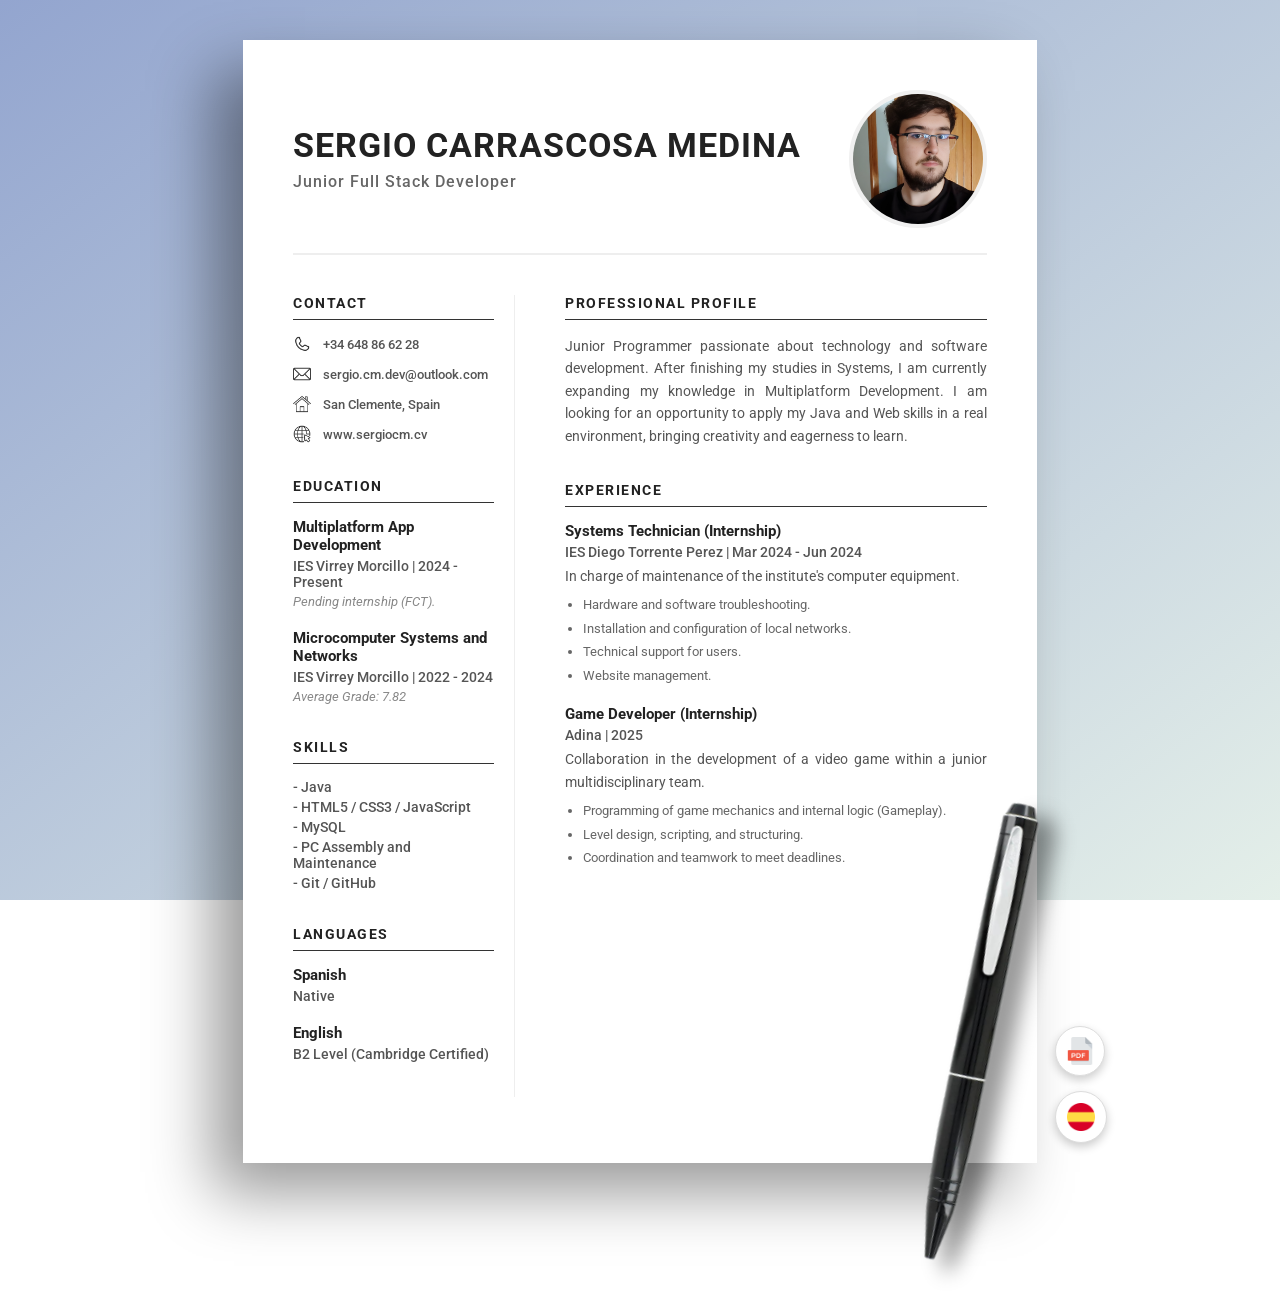
==== english.html @ 25b6112d "Initial commit: sergiocm.cv static site" ====
<!DOCTYPE html>
<html>
  <head>
    <title>CV Sergio Carrascosa - English</title>
    <meta name="viewport" content="width=device-width, initial-scale=1.0">
    <link rel="stylesheet" href="style.css">
    <link rel="preconnect" href="https://fonts.googleapis.com">
    <link rel="preconnect" href="https://fonts.gstatic.com" crossorigin>
    <link href="https://fonts.googleapis.com/css2?family=Roboto:wght@400;500;700&display=swap" rel="stylesheet">
  </head>
  <body>

    <div class="hoja-folio">
      
      <div class="encabezado">
        <div>
          <h1 class="nombre">Sergio Carrascosa Medina</h1>
          <p class="subtitulo">Junior Full Stack Developer</p>
        </div>
        <img class="foto" src="pfp.jpg">
      </div>

      <div class="separador"></div>

      <div class="grid-cv">
        
        <div class="col-izq">
          
          <div class="bloque">
            <h3>CONTACT</h3>
            <div class="contacto-fila"><img src="icons/telefono.png"> +34 648 86 62 28</div>
            <div class="contacto-fila"><img src="icons/email.png"> sergio.cm.dev@outlook.com</div>
            <div class="contacto-fila"><img src="icons/home.png"> San Clemente, Spain</div>
            <div class="contacto-fila"><img src="icons/web.png"> www.sergiocm.cv</div>
          </div>

          <div class="bloque">
            <h3>EDUCATION</h3>
            
            <div class="item">
              <p class="negrita">Multiplatform App Development</p>
              <p class="gris">IES Virrey Morcillo | 2024 - Present</p>
              <p class="gris-claro">Pending internship (FCT).</p>
            </div>

            <div class="item">
              <p class="negrita">Microcomputer Systems and Networks</p>
              <p class="gris">IES Virrey Morcillo | 2022 - 2024</p>
              <p class="gris-claro">Average Grade: 7.82</p>
            </div>
          </div>

          <div class="bloque">
            <h3>SKILLS</h3>
            <p class="gris">- Java</p>
            <p class="gris">- HTML5 / CSS3 / JavaScript</p>
            <p class="gris">- MySQL</p>
            <p class="gris">- PC Assembly and Maintenance</p>
            <p class="gris">- Git / GitHub</p>
          </div>

          <div class="bloque">
            <h3>LANGUAGES</h3>
            <div class="item">
              <p class="negrita">Spanish</p>
              <p class="gris">Native</p>
            </div>
            <div class="item">
              <p class="negrita">English</p>
              <p class="gris">B2 Level (Cambridge Certified)</p>
            </div>
          </div>

        </div>

        <div class="col-der">
          
          <div class="bloque">
            <h3>PROFESSIONAL PROFILE</h3>
            <p class="texto">
              Junior Programmer passionate about technology and software development. After finishing my studies in Systems, I am currently expanding my knowledge in Multiplatform Development. I am looking for an opportunity to apply my Java and Web skills in a real environment, bringing creativity and eagerness to learn.
            </p>
          </div>

          <div class="bloque">
            <h3>EXPERIENCE</h3>
            
            <div class="item">
              <p class="negrita">Systems Technician (Internship)</p>
              <p class="gris">IES Diego Torrente Perez | Mar 2024 - Jun 2024</p>
              <p class="texto">
                In charge of maintenance of the institute's computer equipment.
              </p>
              <ul class="lista">
                <li>Hardware and software troubleshooting.</li>
                <li>Installation and configuration of local networks.</li>
                <li>Technical support for users.</li>
                <li>Website management.</li>
              </ul>
            </div>

            <div class="item">
              <p class="negrita">Game Developer (Internship)</p>
              <p class="gris">Adina | 2025</p>
              <p class="texto">
                Collaboration in the development of a video game within a junior multidisciplinary team.
              </p>
              <ul class="lista">
                <li>Programming of game mechanics and internal logic (Gameplay).</li>
                <li>Level design, scripting, and structuring.</li>
                <li>Coordination and teamwork to meet deadlines.</li>
              </ul>
            </div>
          </div>
        </div>
      </div>

      <div class="botones">
        <button class="btn-circular" onclick="window.print()">
          <img src="icons/pdf.png">
        </button>
        <a class="btn-circular" href="index.html">
          <img src="icons/espana.png" alt="Spanish"> </a>
      </div>

      <img class="boli" src="lapiz.png">

    </div>
  </body>
</html>
---- style.css ----
/* --- BASE --- */
body {
  margin: 0;
  padding: 40px 0;
  font-family: 'Roboto', sans-serif;
  background: linear-gradient(to bottom right, #93a5cf 0%, #e4efe9 100%);
  background-attachment: fixed;
  background-size: cover;
  min-height: 100vh;
  overflow-x: hidden; 
}
h1, h2, h3, p { margin: 0; }

/* --- FOLIO --- */
.hoja-folio {
  background: white;
  width: 90%;
  max-width: 21cm;
  min-height: 29.7cm;
  margin: 0 auto;
  padding: 50px;
  box-shadow: -30px 30px 60px rgba(0,0,0,0.4);
  position: relative;
  box-sizing: border-box;
}

/* --- ENCABEZADO --- */
.encabezado {
  display: flex;
  justify-content: space-between;
  align-items: center; 
  margin-bottom: 25px;
}

.nombre {
  font-size: 34px; 
  text-transform: uppercase;
  color: #222;
  letter-spacing: 1px;
  line-height: 1.1;
}

.subtitulo {
  font-size: 16px;
  color: #666;
  margin-top: 8px;
  letter-spacing: 1px;
  font-weight: 500;
}

.foto {
  width: 130px;
  height: 130px;
  border-radius: 50%;
  object-fit: cover;
  border: 4px solid #f0f0f0; 
  margin-left: 20px;
  flex-shrink: 0; 
}

.separador {
  border-bottom: 2px solid #eee;
  margin-bottom: 40px;
}

/* --- ESTRUCTURA --- */
.grid-cv {
  display: grid;
  grid-template-columns: 32% 1fr; 
  gap: 40px;
}

.col-izq { 
  border-right: 1px solid #eee; 
  padding-right: 20px; 
}

.col-der { 
  padding-left: 10px; 
}

/* --- ESTILOS DE TEXTO --- */

h3 { 
  font-size: 14px;
  text-transform: uppercase; 
  color: #222;
  border-bottom: 1px solid #333; 
  padding-bottom: 8px;
  margin-bottom: 15px;
  letter-spacing: 1.5px;
  font-weight: 700;
}

.bloque { 
    margin-bottom: 35px; 
}

.item { 
    margin-bottom: 20px; 
}

.negrita {
  font-weight: 700;
  font-size: 15px;
  color: #222;
  margin-bottom: 4px;
}

.gris {
  color: #555;
  font-size: 14px;
  margin-bottom: 4px;
  font-weight: 500;
}

.gris-claro {
  color: #888;
  font-size: 13px;
  font-style: italic;
  margin-top: 2px;
}

.texto {
  color: #555;
  font-size: 14px;
  line-height: 1.6; 
  text-align: justify;
  margin-top: 5px;
}

/* --- LISTAS Y CONTACTO --- */

.lista {
  padding-left: 18px;
  margin-top: 8px;
  color: #666;
  font-size: 13px;
  line-height: 1.5;
}

.lista li {
  margin-bottom: 4px;
}

.contacto-fila {
  display: flex;
  align-items: center;
  margin-bottom: 12px;
  font-size: 13px;
  color: #555;
  font-weight: 500;
}

.contacto-fila img {
  width: 18px; 
  margin-right: 12px;
  opacity: 0.8;
}

/* --- DECORACIÓN Y BOTONES --- */
.boli {
  position: absolute;
  width: 450px;
  bottom: -100px;
  right: -150px;
  transform: rotate(-10deg);
  filter: drop-shadow(15px 15px 10px rgba(0,0,0,0.4));
  z-index: 20;
}

.botones {
  position: absolute;
  bottom: 20px;
  right: -70px; 
  display: flex;
  flex-direction: column;
  gap: 15px;
  z-index: 100; 
}

.btn-circular {
  width: 50px;
  height: 50px;
  background: white; 
  border-radius: 50%;
  border: 1px solid #ddd; 
  cursor: pointer;
  display: flex;
  justify-content: center;
  align-items: center;
  box-shadow: 0px 4px 10px rgba(0,0,0,0.2); 
  transition: transform 0.2s ease;
  text-decoration: none;
}

.btn-circular:hover { 
  transform: scale(1.1); 
  background: #f9f9f9; 
}

.btn-circular img { 
  width: 28px; 
  object-fit: contain;
}

/* --- MOVIL --- */
@media only screen and (max-width: 768px) {
  body { 
    padding: 0; 
    background-attachment: scroll; 
}

  .hoja-folio { 
    width: 100%; 
    padding: 25px; 
    margin: 0; 
    box-shadow: none; 
}

  .encabezado { 
    flex-direction: column-reverse; 
    text-align: center; 
}
  .foto { 
    margin: 0 0 20px 0; 
}
  .grid-cv { 
    grid-template-columns: 1fr; 
    gap: 0; 
}

  .col-izq { 
    border-right: none; 
    border-bottom: 2px solid #eee; 
    margin-bottom: 30px; 
    padding: 0; 
    padding-bottom: 30px;
}
  .boli, .botones { 
    display: none; 
}
}

/* --- IMPRIMIR --- */
@media print {
  @page {
    size: A4;
    margin: 0; 
  }
  
  body { 
    background: none; 
    padding: 0; 
    -webkit-print-color-adjust: exact; 
    print-color-adjust: exact;
  }

  .hoja-folio { 
    box-shadow: none; 
    width: 100%; 
    max-width: 210mm; 
    height: 297mm;    
    margin: 0; 
    padding: 1.5cm;   
    display: block; 
  }
  .grid-cv {
    display: grid;
    grid-template-columns: 32% 1fr;
    gap: 40px;
  }

  .boli, .botones { 
    display: none !important; 
}
}
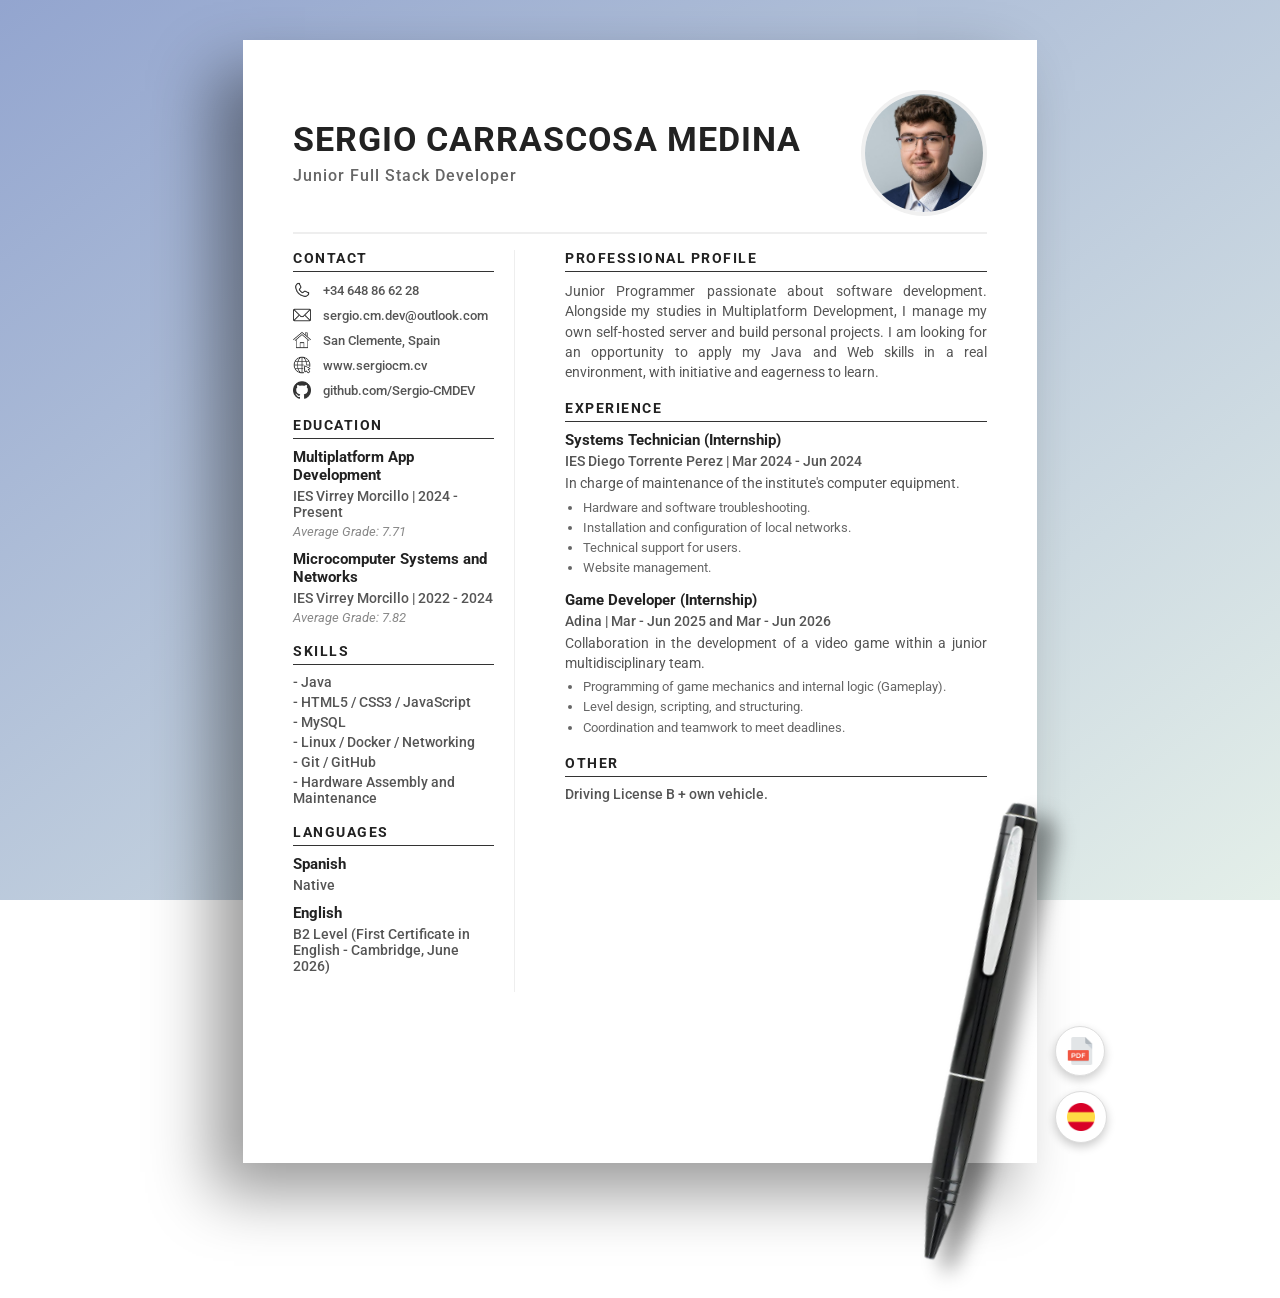
==== commit e2000651: "Actualizo CV (ES/EN): habilidades, perfil, GitHub, carnet y ajuste a una pagina" ====
--- a/english.html
+++ b/english.html
@@ -32,6 +32,7 @@
             <div class="contacto-fila"><img src="icons/email.png"> sergio.cm.dev@outlook.com</div>
             <div class="contacto-fila"><img src="icons/home.png"> San Clemente, Spain</div>
             <div class="contacto-fila"><img src="icons/web.png"> www.sergiocm.cv</div>
+            <div class="contacto-fila"><img src="icons/github.png"> github.com/Sergio-CMDEV</div>
           </div>
 
           <div class="bloque">
@@ -40,7 +41,7 @@
             <div class="item">
               <p class="negrita">Multiplatform App Development</p>
               <p class="gris">IES Virrey Morcillo | 2024 - Present</p>
-              <p class="gris-claro">Pending internship (FCT).</p>
+              <p class="gris-claro">Average Grade: 7.71</p>
             </div>
 
             <div class="item">
@@ -55,8 +56,9 @@
             <p class="gris">- Java</p>
             <p class="gris">- HTML5 / CSS3 / JavaScript</p>
             <p class="gris">- MySQL</p>
-            <p class="gris">- PC Assembly and Maintenance</p>
+            <p class="gris">- Linux / Docker / Networking</p>
             <p class="gris">- Git / GitHub</p>
+            <p class="gris">- Hardware Assembly and Maintenance</p>
           </div>
 
           <div class="bloque">
@@ -67,7 +69,7 @@
             </div>
             <div class="item">
               <p class="negrita">English</p>
-              <p class="gris">B2 Level (Cambridge Certified)</p>
+              <p class="gris">B2 Level (First Certificate in English - Cambridge, June 2026)</p>
             </div>
           </div>
 
@@ -78,7 +80,7 @@
           <div class="bloque">
             <h3>PROFESSIONAL PROFILE</h3>
             <p class="texto">
-              Junior Programmer passionate about technology and software development. After finishing my studies in Systems, I am currently expanding my knowledge in Multiplatform Development. I am looking for an opportunity to apply my Java and Web skills in a real environment, bringing creativity and eagerness to learn.
+              Junior Programmer passionate about software development. Alongside my studies in Multiplatform Development, I manage my own self-hosted server and build personal projects. I am looking for an opportunity to apply my Java and Web skills in a real environment, with initiative and eagerness to learn.
             </p>
           </div>
 
@@ -101,7 +103,7 @@
 
             <div class="item">
               <p class="negrita">Game Developer (Internship)</p>
-              <p class="gris">Adina | 2025</p>
+              <p class="gris">Adina | Mar - Jun 2025 and Mar - Jun 2026</p>
               <p class="texto">
                 Collaboration in the development of a video game within a junior multidisciplinary team.
               </p>
@@ -111,6 +113,11 @@
                 <li>Coordination and teamwork to meet deadlines.</li>
               </ul>
             </div>
+          </div>
+
+          <div class="bloque">
+            <h3>OTHER</h3>
+            <p class="gris">Driving License B + own vehicle.</p>
           </div>
         </div>
       </div>
--- a/style.css
+++ b/style.css
@@ -28,8 +28,8 @@
 .encabezado {
   display: flex;
   justify-content: space-between;
-  align-items: center; 
-  margin-bottom: 25px;
+  align-items: center;
+  margin-bottom: 16px;
 }
 
 .nombre {
@@ -49,8 +49,8 @@
 }
 
 .foto {
-  width: 130px;
-  height: 130px;
+  width: 118px;
+  height: 118px;
   border-radius: 50%;
   object-fit: cover;
   border: 4px solid #f0f0f0; 
@@ -60,7 +60,7 @@
 
 .separador {
   border-bottom: 2px solid #eee;
-  margin-bottom: 40px;
+  margin-bottom: 16px;
 }
 
 /* --- ESTRUCTURA --- */
@@ -85,19 +85,19 @@
   font-size: 14px;
   text-transform: uppercase; 
   color: #222;
-  border-bottom: 1px solid #333; 
-  padding-bottom: 8px;
-  margin-bottom: 15px;
+  border-bottom: 1px solid #333;
+  padding-bottom: 5px;
+  margin-bottom: 9px;
   letter-spacing: 1.5px;
   font-weight: 700;
 }
 
-.bloque { 
-    margin-bottom: 35px; 
-}
-
-.item { 
-    margin-bottom: 20px; 
+.bloque {
+    margin-bottom: 18px;
+}
+
+.item {
+    margin-bottom: 11px;
 }
 
 .negrita {
@@ -124,29 +124,29 @@
 .texto {
   color: #555;
   font-size: 14px;
-  line-height: 1.6; 
+  line-height: 1.45;
   text-align: justify;
-  margin-top: 5px;
+  margin-top: 4px;
 }
 
 /* --- LISTAS Y CONTACTO --- */
 
 .lista {
   padding-left: 18px;
-  margin-top: 8px;
+  margin-top: 5px;
   color: #666;
   font-size: 13px;
-  line-height: 1.5;
+  line-height: 1.4;
 }
 
 .lista li {
-  margin-bottom: 4px;
+  margin-bottom: 2px;
 }
 
 .contacto-fila {
   display: flex;
   align-items: center;
-  margin-bottom: 12px;
+  margin-bottom: 7px;
   font-size: 13px;
   color: #555;
   font-weight: 500;
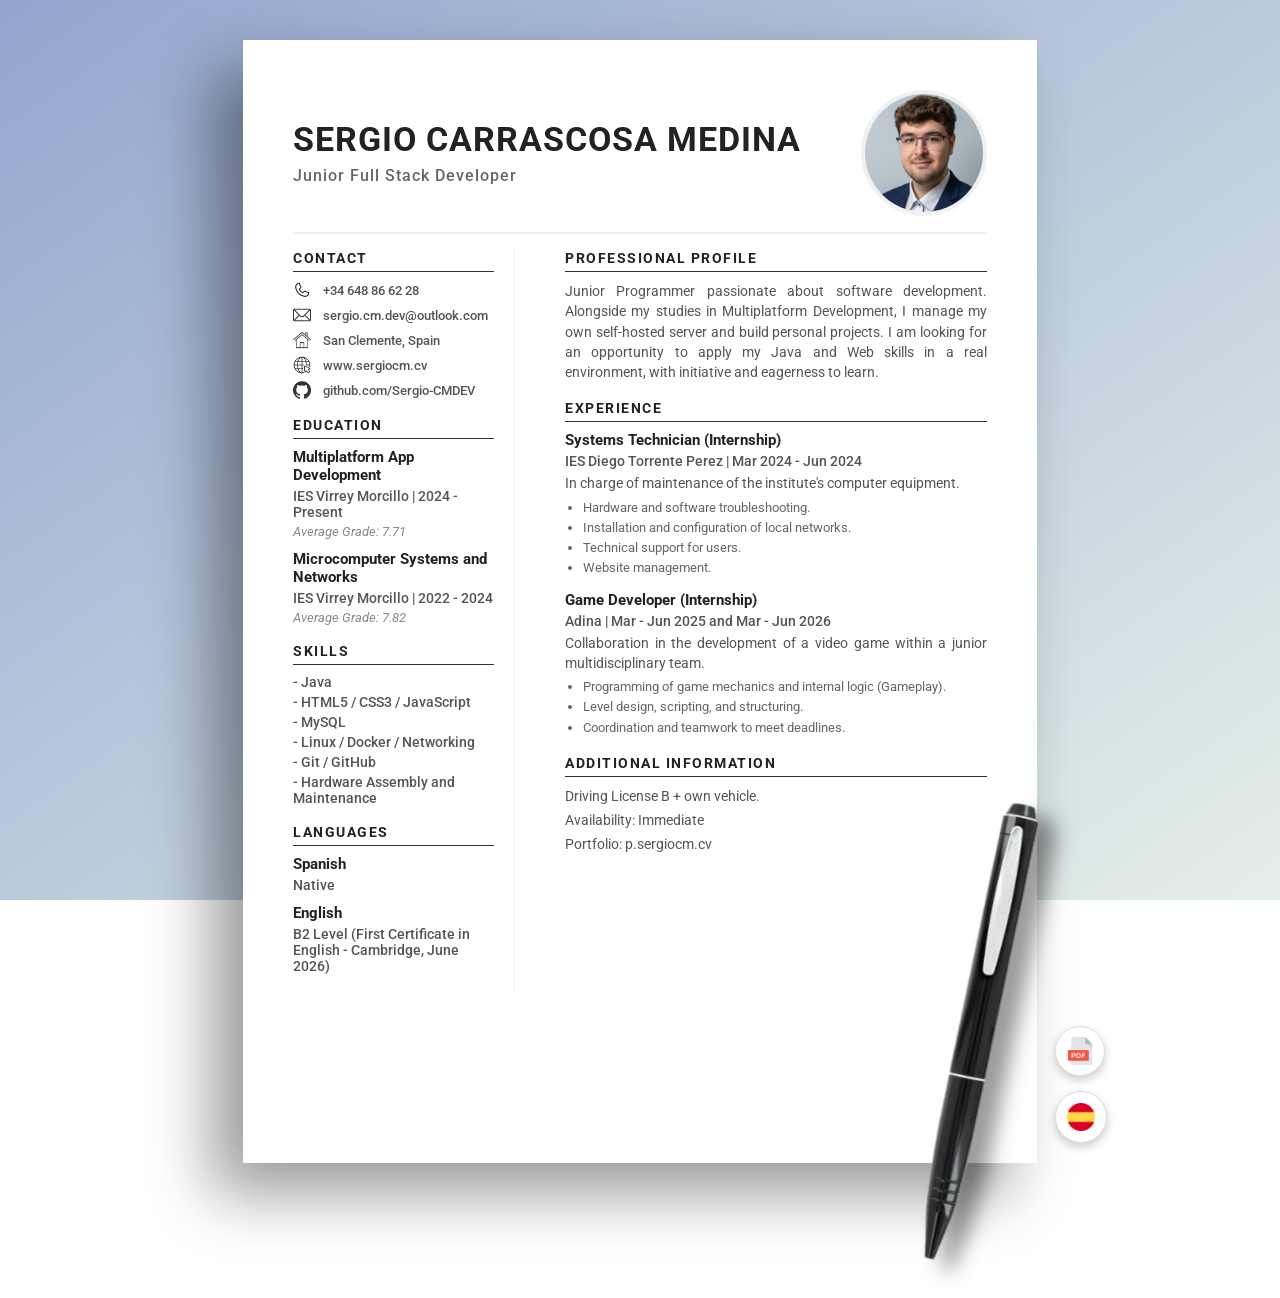
==== commit 1a982905: "Actualizar CV: añadir experiencia, mejorar información adicional y links" ====
--- a/english.html
+++ b/english.html
@@ -31,8 +31,8 @@
             <div class="contacto-fila"><img src="icons/telefono.png"> +34 648 86 62 28</div>
             <div class="contacto-fila"><img src="icons/email.png"> sergio.cm.dev@outlook.com</div>
             <div class="contacto-fila"><img src="icons/home.png"> San Clemente, Spain</div>
-            <div class="contacto-fila"><img src="icons/web.png"> www.sergiocm.cv</div>
-            <div class="contacto-fila"><img src="icons/github.png"> github.com/Sergio-CMDEV</div>
+            <div class="contacto-fila"><img src="icons/web.png"> <a href="https://www.sergiocm.cv" target="_blank">www.sergiocm.cv</a></div>
+            <div class="contacto-fila"><img src="icons/github.png"> <a href="https://github.com/Sergio-CMDEV" target="_blank">github.com/Sergio-CMDEV</a></div>
           </div>
 
           <div class="bloque">
@@ -116,8 +116,10 @@
           </div>
 
           <div class="bloque">
-            <h3>OTHER</h3>
-            <p class="gris">Driving License B + own vehicle.</p>
+            <h3>ADDITIONAL INFORMATION</h3>
+            <p class="texto">Driving License B + own vehicle.</p>
+            <p class="texto">Availability: Immediate</p>
+            <p class="texto">Portfolio: <a href="https://p.sergiocm.cv" target="_blank">p.sergiocm.cv</a></p>
           </div>
         </div>
       </div>
--- a/style.css
+++ b/style.css
@@ -199,6 +199,27 @@
   background: #f9f9f9; 
 }
 
+/* --- LINKS --- */
+a {
+  color: inherit;
+  text-decoration: none;
+}
+
+a:visited {
+  color: inherit;
+}
+
+a:hover {
+  color: inherit;
+}
+
+.gris a,
+.gris a:visited,
+.gris a:hover {
+  color: #555;
+  text-decoration: none;
+}
+
 .btn-circular img { 
   width: 28px; 
   object-fit: contain;
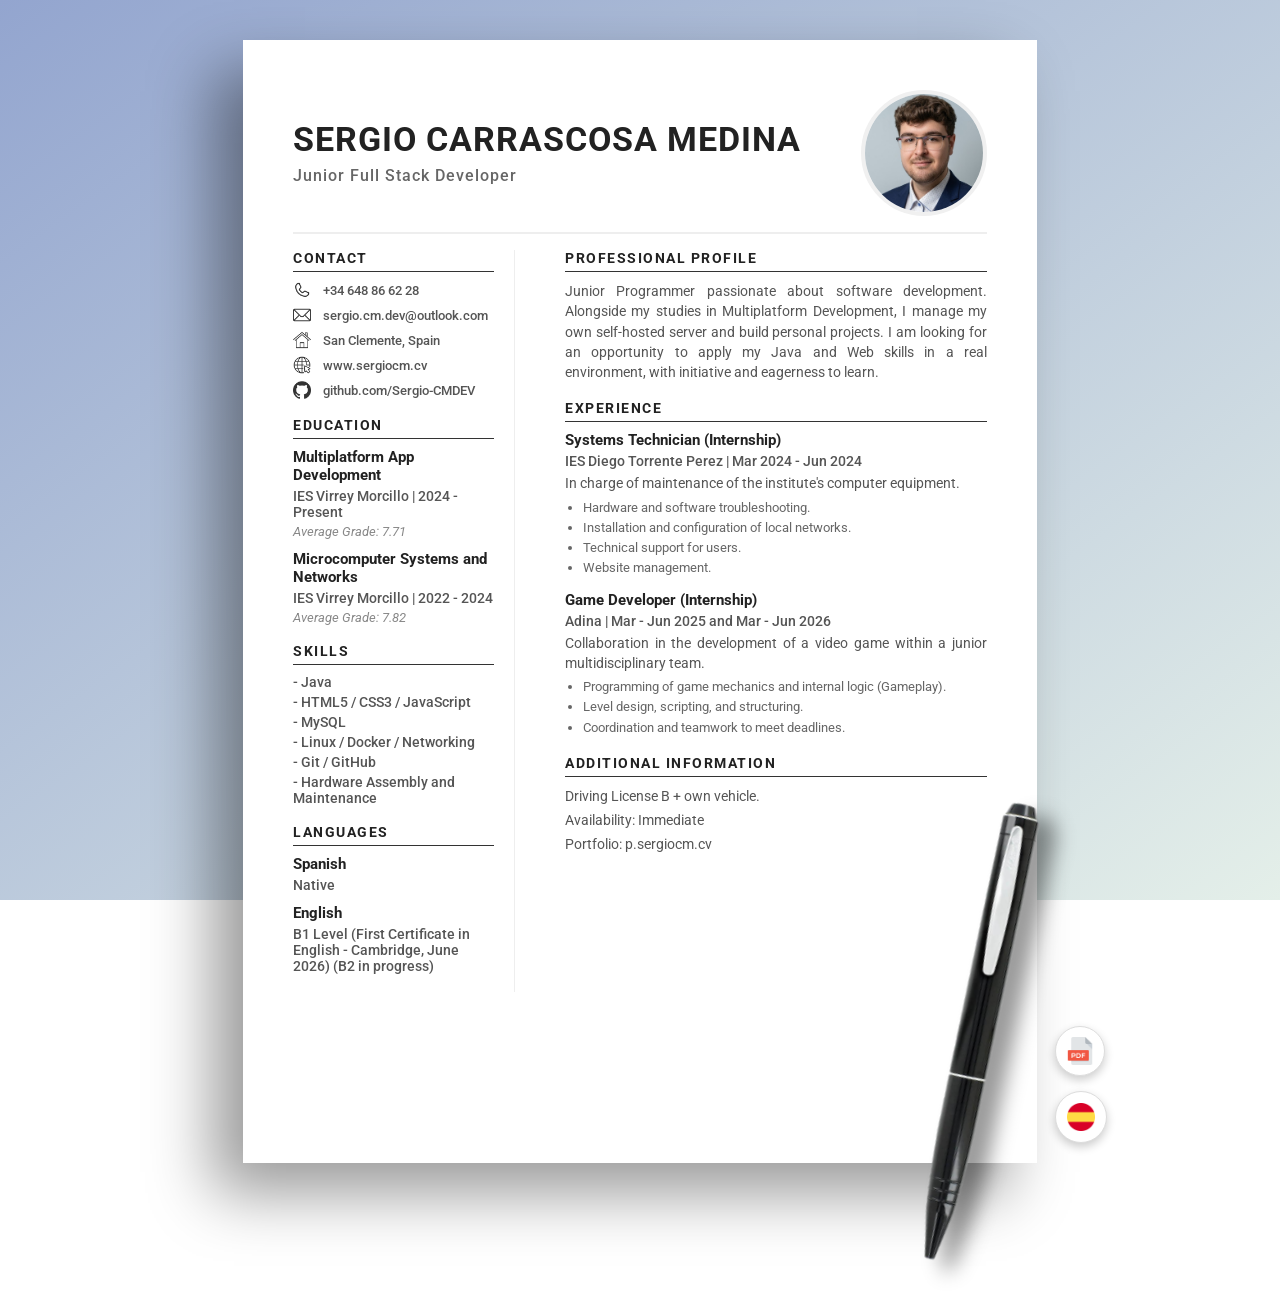
==== commit 179f0cd5: "Update English level" ====
--- a/english.html
+++ b/english.html
@@ -1,42 +1,103 @@
 <!DOCTYPE html>
-<html>
+<html lang="en">
   <head>
-    <title>CV Sergio Carrascosa - English</title>
+    <meta charset="UTF-8">
+    <title>Sergio Carrascosa | Junior Full Stack Developer CV</title>
+    <meta name="description" content="CV of Sergio Carrascosa, junior Full Stack developer specialized in Java, web development and multiplatform applications. See my experience and education.">
     <meta name="viewport" content="width=device-width, initial-scale=1.0">
-    <link rel="stylesheet" href="style.css">
+    <link rel="icon" href="icons/favicon.ico" type="image/x-icon">
+    <link rel="apple-touch-icon" href="icons/favicon.ico">
+    <link rel="manifest" href="manifest.webmanifest">
+    <meta name="theme-color" content="#ffffff">
+    <link rel="canonical" href="https://sergiocm.cv/english.html">
+    <link rel="alternate" hreflang="es" href="https://sergiocm.cv/">
+    <link rel="alternate" hreflang="en" href="https://sergiocm.cv/english.html">
+    <link rel="alternate" hreflang="x-default" href="https://sergiocm.cv/">
+    <link rel="preload" as="image" href="pfp.jpg" fetchpriority="high">
     <link rel="preconnect" href="https://fonts.googleapis.com">
     <link rel="preconnect" href="https://fonts.gstatic.com" crossorigin>
     <link href="https://fonts.googleapis.com/css2?family=Roboto:wght@400;500;700&display=swap" rel="stylesheet">
+    <link rel="stylesheet" href="style.css">
+    <meta property="og:type" content="profile">
+    <meta property="og:title" content="Sergio Carrascosa | Junior Full Stack Developer CV">
+    <meta property="og:description" content="CV of Sergio Carrascosa, junior Full Stack developer specialized in Java, web development and multiplatform applications.">
+    <meta property="og:url" content="https://sergiocm.cv/english.html">
+    <meta property="og:image" content="https://sergiocm.cv/pfp.jpg">
+    <meta property="og:image:alt" content="Profile photo of Sergio Carrascosa">
+    <meta property="og:locale" content="en_GB">
+    <meta property="og:locale:alternate" content="es_ES">
+    <meta name="twitter:card" content="summary_large_image">
+    <meta name="twitter:title" content="Sergio Carrascosa | Junior Full Stack Developer CV">
+    <meta name="twitter:description" content="CV of Sergio Carrascosa, junior Full Stack developer specialized in Java and web development.">
+    <meta name="twitter:image" content="https://sergiocm.cv/pfp.jpg">
+    <script type="application/ld+json">
+      {
+        "@context": "https://schema.org",
+        "@type": "ProfilePage",
+        "name": "Sergio Carrascosa CV",
+        "url": "https://sergiocm.cv/english.html",
+        "inLanguage": "en",
+        "datePublished": "2026-07-24",
+        "dateModified": "2026-09-15",
+        "author": {
+          "@type": "Person",
+          "name": "Sergio Carrascosa Medina",
+          "url": "https://sergiocm.cv/english.html"
+        },
+        "mainEntity": {
+          "@type": "Person",
+          "name": "Sergio Carrascosa Medina",
+          "jobTitle": "Junior Full Stack Developer",
+          "url": "https://sergiocm.cv/english.html",
+          "image": "https://sergiocm.cv/pfp.jpg",
+          "email": "mailto:sergio.cm.dev@outlook.com",
+          "sameAs": [
+            "https://github.com/Sergio-CMDEV",
+            "https://p.sergiocm.cv"
+          ],
+          "knowsAbout": [
+            "Java",
+            "HTML5",
+            "CSS3",
+            "JavaScript",
+            "MySQL",
+            "Linux",
+            "Docker",
+            "Git"
+          ]
+        }
+      }
+    </script>
   </head>
   <body>
 
     <div class="hoja-folio">
       
-      <div class="encabezado">
+      <header class="encabezado">
         <div>
           <h1 class="nombre">Sergio Carrascosa Medina</h1>
           <p class="subtitulo">Junior Full Stack Developer</p>
         </div>
-        <img class="foto" src="pfp.jpg">
-      </div>
+        <img class="foto" src="pfp.jpg" width="118" height="118" alt="Profile Photo" fetchpriority="high">
+      </header>
 
       <div class="separador"></div>
 
-      <div class="grid-cv">
+      <main class="grid-cv">
         
         <div class="col-izq">
           
-          <div class="bloque">
-            <h3>CONTACT</h3>
-            <div class="contacto-fila"><img src="icons/telefono.png"> +34 648 86 62 28</div>
-            <div class="contacto-fila"><img src="icons/email.png"> sergio.cm.dev@outlook.com</div>
-            <div class="contacto-fila"><img src="icons/home.png"> San Clemente, Spain</div>
-            <div class="contacto-fila"><img src="icons/web.png"> <a href="https://www.sergiocm.cv" target="_blank">www.sergiocm.cv</a></div>
-            <div class="contacto-fila"><img src="icons/github.png"> <a href="https://github.com/Sergio-CMDEV" target="_blank">github.com/Sergio-CMDEV</a></div>
-          </div>
-
-          <div class="bloque">
-            <h3>EDUCATION</h3>
+          <section class="bloque">
+            <h2>CONTACT</h2>
+            <div class="contacto-fila"><img src="icons/telefono.png" alt="Phone"> +34 648 86 62 28</div>
+            <div class="contacto-fila"><img src="icons/email.png" alt="Email"> sergio.cm.dev@outlook.com</div>
+            <div class="contacto-fila"><img src="icons/home.png" alt="Location"> San Clemente, Spain</div>
+            <div class="contacto-fila"><img src="icons/web.png" alt="Website"> <a href="/" target="_blank">www.sergiocm.cv</a></div>
+            <div class="contacto-fila"><img src="icons/github.png" alt="GitHub"> <a href="https://github.com/Sergio-CMDEV" target="_blank">github.com/Sergio-CMDEV</a></div>
+          </section>
+
+          <section class="bloque">
+            <h2>EDUCATION</h2>
             
             <div class="item">
               <p class="negrita">Multiplatform App Development</p>
@@ -49,43 +110,43 @@
               <p class="gris">IES Virrey Morcillo | 2022 - 2024</p>
               <p class="gris-claro">Average Grade: 7.82</p>
             </div>
-          </div>
-
-          <div class="bloque">
-            <h3>SKILLS</h3>
+          </section>
+
+          <section class="bloque">
+            <h2>SKILLS</h2>
             <p class="gris">- Java</p>
             <p class="gris">- HTML5 / CSS3 / JavaScript</p>
             <p class="gris">- MySQL</p>
             <p class="gris">- Linux / Docker / Networking</p>
             <p class="gris">- Git / GitHub</p>
             <p class="gris">- Hardware Assembly and Maintenance</p>
-          </div>
-
-          <div class="bloque">
-            <h3>LANGUAGES</h3>
+          </section>
+
+          <section class="bloque">
+            <h2>LANGUAGES</h2>
             <div class="item">
               <p class="negrita">Spanish</p>
               <p class="gris">Native</p>
             </div>
             <div class="item">
               <p class="negrita">English</p>
-              <p class="gris">B2 Level (First Certificate in English - Cambridge, June 2026)</p>
-            </div>
-          </div>
+              <p class="gris">B1 Level (First Certificate in English - Cambridge, June 2026) (B2 in progress)</p>
+            </div>
+          </section>
 
         </div>
 
         <div class="col-der">
           
-          <div class="bloque">
-            <h3>PROFESSIONAL PROFILE</h3>
+          <section class="bloque">
+            <h2>PROFESSIONAL PROFILE</h2>
             <p class="texto">
               Junior Programmer passionate about software development. Alongside my studies in Multiplatform Development, I manage my own self-hosted server and build personal projects. I am looking for an opportunity to apply my Java and Web skills in a real environment, with initiative and eagerness to learn.
             </p>
-          </div>
-
-          <div class="bloque">
-            <h3>EXPERIENCE</h3>
+          </section>
+
+          <section class="bloque">
+            <h2>EXPERIENCE</h2>
             
             <div class="item">
               <p class="negrita">Systems Technician (Internship)</p>
@@ -113,26 +174,28 @@
                 <li>Coordination and teamwork to meet deadlines.</li>
               </ul>
             </div>
-          </div>
-
-          <div class="bloque">
-            <h3>ADDITIONAL INFORMATION</h3>
+          </section>
+
+          <section class="bloque">
+            <h2>ADDITIONAL INFORMATION</h2>
             <p class="texto">Driving License B + own vehicle.</p>
             <p class="texto">Availability: Immediate</p>
             <p class="texto">Portfolio: <a href="https://p.sergiocm.cv" target="_blank">p.sergiocm.cv</a></p>
-          </div>
-        </div>
-      </div>
-
-      <div class="botones">
-        <button class="btn-circular" onclick="window.print()">
-          <img src="icons/pdf.png">
+          </section>
+        </div>
+      </main>
+
+      <footer>
+        <div class="botones">
+        <button class="btn-circular" onclick="window.print()" aria-label="Print CV">
+          <img src="icons/pdf.png" alt="">
         </button>
-        <a class="btn-circular" href="index.html">
+        <a class="btn-circular" href="index.html" aria-label="View CV in Spanish">
           <img src="icons/espana.png" alt="Spanish"> </a>
-      </div>
-
-      <img class="boli" src="lapiz.png">
+        </div>
+
+        <img class="boli" src="lapiz.png" loading="lazy" decoding="async" alt="">
+      </footer>
 
     </div>
   </body>
--- a/style.css
+++ b/style.css
@@ -9,7 +9,7 @@
   min-height: 100vh;
   overflow-x: hidden; 
 }
-h1, h2, h3, p { margin: 0; }
+h1, h2, p { margin: 0; }
 
 /* --- FOLIO --- */
 .hoja-folio {
@@ -81,7 +81,7 @@
 
 /* --- ESTILOS DE TEXTO --- */
 
-h3 { 
+h2 { 
   font-size: 14px;
   text-transform: uppercase; 
   color: #222;
